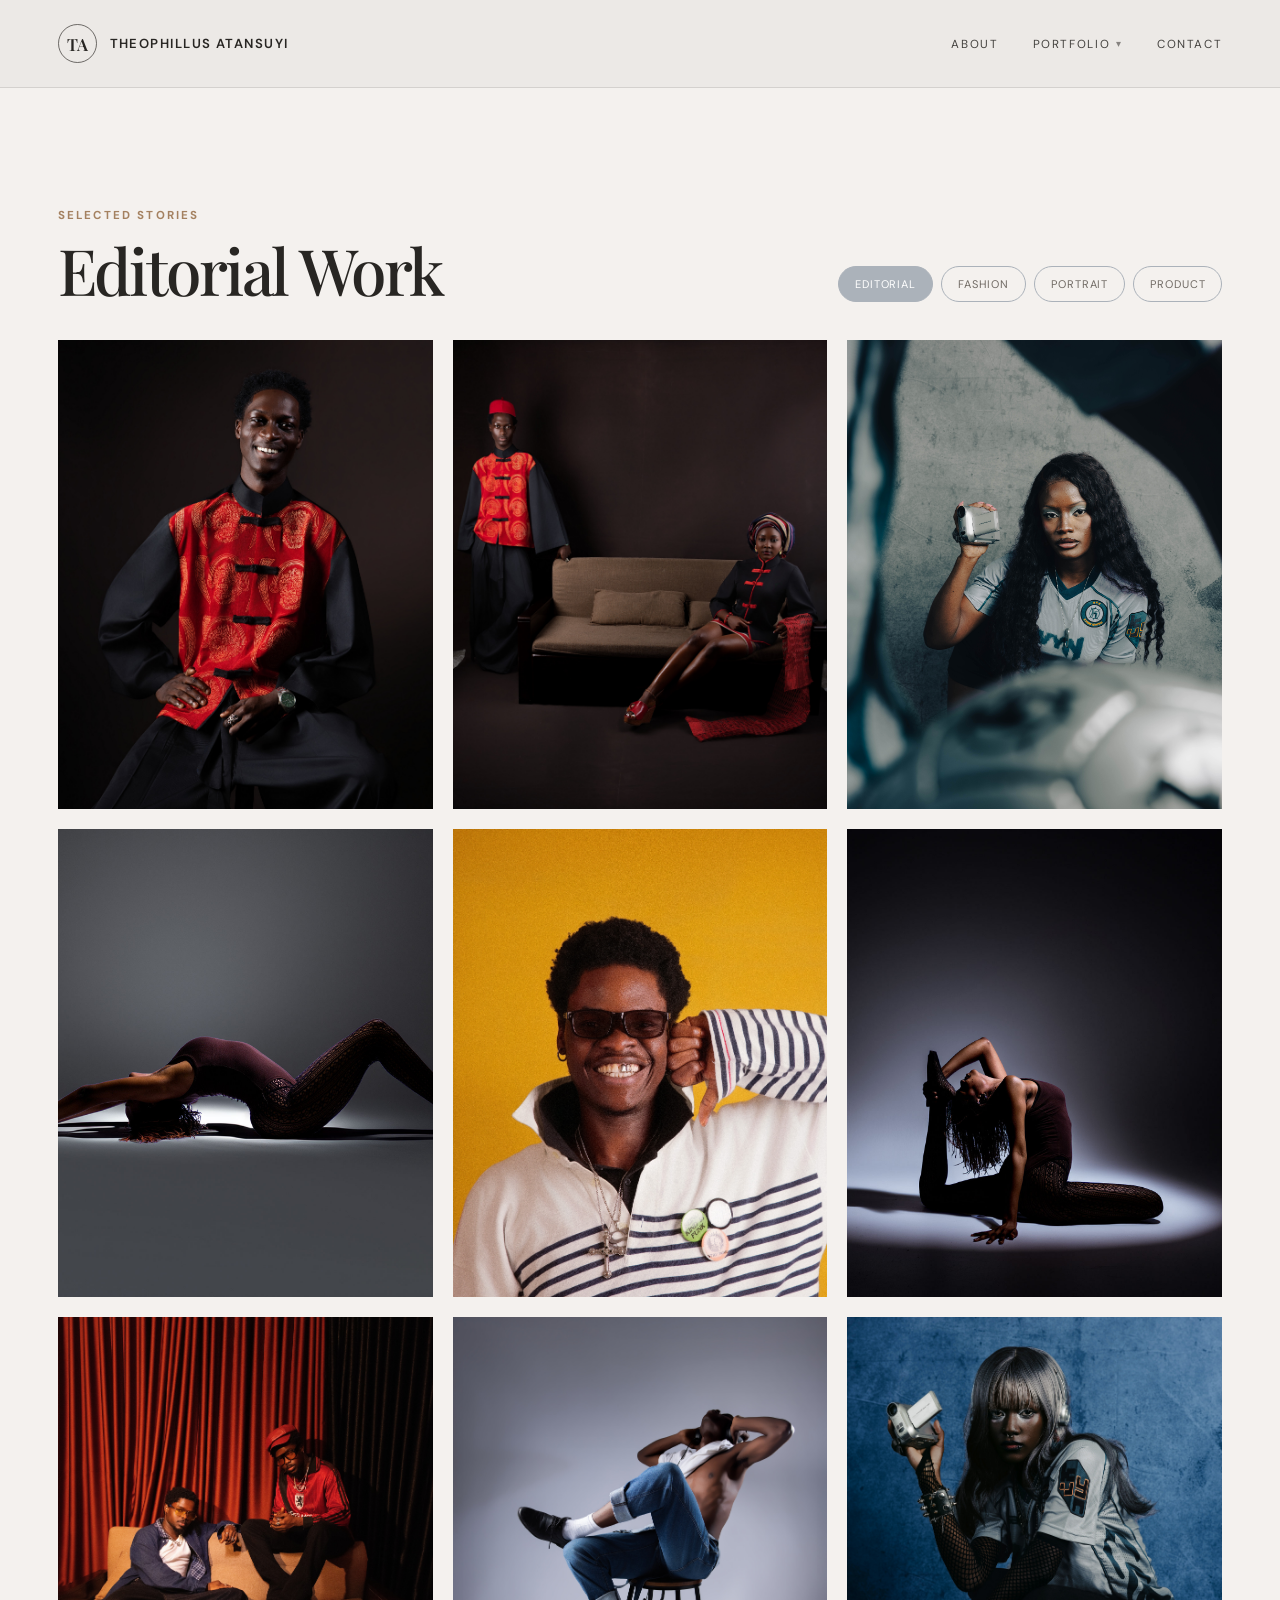
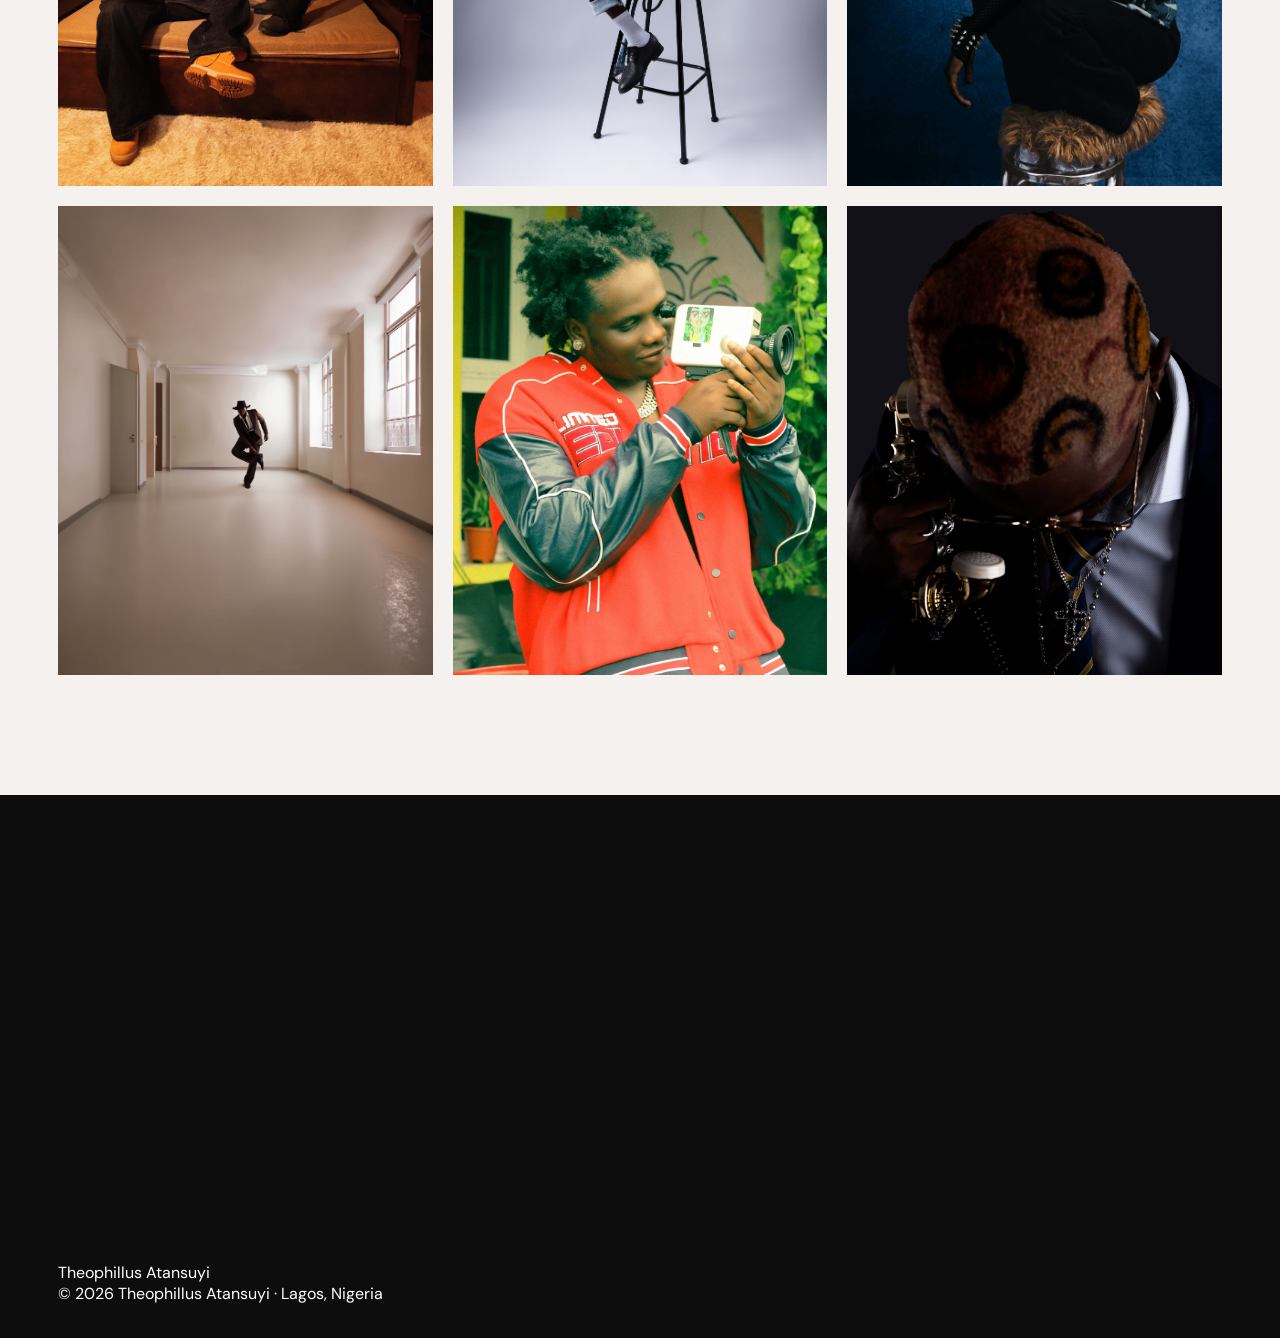
==== editorial.html @ 1b92e2a8 "added images" ====
<!doctype html>
<html lang="en">
<head>
  <meta charset="utf-8">
  <meta name="viewport" content="width=device-width, initial-scale=1">
  <meta name="theme-color" content="#ece9e6">
  <title>Editorial — Theophillus Atansuyi</title>
  <link rel="preconnect" href="https://fonts.googleapis.com">
  <link rel="preconnect" href="https://fonts.gstatic.com" crossorigin>
  <link href="https://fonts.googleapis.com/css2?family=DM+Sans:wght@400;500;600;700&family=Playfair+Display:ital,wght@0,500;0,600;0,700;1,500;1,600&display=swap" rel="stylesheet">
  <link rel="stylesheet" href="style.css">
</head>
<body>
  <div class="progress" aria-hidden="true"></div>
  <header class="topbar">
    <a class="brand" href="index.html" aria-label="Theophillus Atansuyi home">
      <span class="brand-mark">TA</span>
      <span>Theophillus Atansuyi</span>
    </a>
        <button class="menu" type="button" aria-label="Open navigation" aria-expanded="false">
      <span></span>
      <span></span>
      <span></span>
    </button>
        <nav class="nav" aria-label="Main navigation">
      <a href="index.html#about">About</a>
      
      <div class="nav-dropdown">
        <a href="index.html#portfolio" class="nav-dropdown__trigger">
          Portfolio <span class="caret">▾</span>
        </a>
        <div class="nav-dropdown__menu">
          <a href="editorial.html">Editorial</a>
          <a href="fashion.html">Fashion</a>
          <a href="portrait.html">Portrait</a>
          <a href="product.html">Product</a>
        </div>
      </div>

      <a href="index.html#contact">Contact</a>
    </nav>
  </header>

  <main>
    <!-- No Hero Section Here -->
    <section class="portfolio" id="portfolio" style="padding-top: 120px;">
      <div class="wrap">
        <div class="section-head">
          <div data-anim="left">
            <div class="eyebrow">Selected stories</div>
            <h2>Editorial Work</h2>
          </div>
          <div class="filters" role="group" aria-label="Filter portfolio" data-anim="right" data-delay="0.15">
            <a href="editorial.html" class="filter active">Editorial</a>
            <a href="fashion.html" class="filter">Fashion</a>
            <a href="portrait.html" class="filter">Portrait</a>
            <a href="product.html" class="filter">Product</a>
          </div>
        </div>
        <div class="gallery" id="gallery" data-stagger="zoom" data-cols="3"></div>
      </div>
    </section>
  </main>

  <!-- FOOTER (Same as index) -->
  <footer class="site-footer" id="contact">
    <div class="wrap">
      <div class="footer-top">
        <div class="footer-cta" data-stagger="up">
          <h2>Let’s work together</h2>
          <p>Tell me about your project and I’ll get back to you. You can also reach me on any of these.</p>
          <button class="button solid" type="button" data-open-contact>Say hi</button>
        </div>
        <div class="footer-reach" data-anim="up" data-delay="0.2">
          <h3>Find me on</h3>
          <div class="social-links">
            <a class="social" href="https://www.instagram.com/theo.shuttervision/?hl=en" target="_blank" rel="noreferrer" aria-label="Instagram">
              <svg viewBox="0 0 24 24" fill="none" stroke="currentColor" stroke-width="1.8" stroke-linecap="round" stroke-linejoin="round" aria-hidden="true"><rect x="3" y="3" width="18" height="18" rx="5"/><circle cx="12" cy="12" r="4"/><circle cx="17.5" cy="6.5" r="1" fill="currentColor" stroke="none"/></svg>
              Instagram
            </a>
            <a class="social" href="https://www.linkedin.com/in/theophilus-atansuyi-8881a441a/ target="_blank" rel="noreferrer" aria-label="LinkedIn">
              <svg viewBox="0 0 24 24" fill="none" stroke="currentColor" stroke-width="1.8" stroke-linecap="round" stroke-linejoin="round" aria-hidden="true"><path d="M16 8a6 6 0 0 1 6 6v7h-4v-7a2 2 0 0 0-2-2 2 2 0 0 0-2 2v7h-4v-7a6 6 0 0 1 6-6z"/><rect x="2" y="9" width="4" height="12"/><circle cx="4" cy="4" r="2"/></svg>
              LinkedIn
            </a>
            <a class="social" href="https://wa.me/2347011791265" target="_blank" rel="noreferrer" aria-label="WhatsApp">
              <svg viewBox="0 0 24 24" fill="none" stroke="currentColor" stroke-width="1.8" stroke-linecap="round" stroke-linejoin="round" aria-hidden="true"><path d="M7.9 20A9 9 0 1 0 4 16.1L2 22Z"/><g transform="translate(5.7 5.5) scale(0.52)"><path stroke-width="3.2" d="M22 16.92v3a2 2 0 0 1-2.18 2 19.79 19.79 0 0 1-8.63-3.07 19.5 19.5 0 0 1-6-6 19.79 19.79 0 0 1-3.07-8.67A2 2 0 0 1 4.11 2h3a2 2 0 0 1 2 1.72 12.84 12.84 0 0 0 .7 2.81 2 2 0 0 1-.45 2.11L8.09 9.91a16 16 0 0 0 6 6l1.27-1.27a2 2 0 0 1 2.11-.45 12.84 12.84 0 0 0 2.81.7A2 2 0 0 1 22 16.92z"/></g></svg>
              WhatsApp
            </a>
            <a class="social" type="button" data-open-contact aria-label="Send an email">
              <svg viewBox="0 0 24 24" fill="none" stroke="currentColor" stroke-width="1.8" stroke-linecap="round" stroke-linejoin="round" aria-hidden="true"><rect x="2" y="4" width="20" height="16" rx="2"/><path d="m22 7-10 5L2 7"/></svg>
              Email
            </a>
          </div>
          <div class="qr-card">
            <img src="https://api.qrserver.com/v1/create-qr-code/?size=240x240&margin=0&data=https%3A%2F%2Ftheoatansuyi.vercel.app" alt="Scan to visit my website" loading="lazy" width="120" height="120">
            <div class="qr-card__copy"><strong>Scan to visit</strong><span>Opens my portfolio site</span></div>
          </div>
        </div>
      </div>
      <div class="footer-bottom">
        <a class="footer-brand" href="index.html">Theophillus Atansuyi</a>
        <div class="copy">© <span id="year"></span> Theophillus Atansuyi · Lagos, Nigeria</div>
      </div>
    </div>
  </footer>

  <!-- CONTACT POP-UP (Same as index) -->
  <div class="modal" id="contact-modal" role="dialog" aria-modal="true" aria-labelledby="contact-title" aria-hidden="true">
    <div class="modal-backdrop" data-close></div>
    <div class="modal-card">
      <div class="modal-head">
        <div><h2 id="contact-title">Say hi to Theophillus</h2><p>Tell me about your project and I’ll get back to you.</p></div>
        <button class="modal-close" type="button" aria-label="Close" data-close><svg viewBox="0 0 24 24" fill="none" stroke="currentColor" stroke-width="1.8" stroke-linecap="round" stroke-linejoin="round" aria-hidden="true"><path d="M18 6 6 18"/><path d="m6 6 12 12"/></svg></button>
      </div>
      <form class="contact-form" id="contact-form">
        <div class="field-row">
          <div class="field"><label for="cf-name">Your name</label><input id="cf-name" name="name" type="text" placeholder="Your name" autocomplete="name" required></div>
          <div class="field"><label for="cf-email">Your email</label><input id="cf-email" name="email" type="email" placeholder="you@example.com" autocomplete="email" required></div>
        </div>
        <div class="field"><label for="cf-date">Preferred Date</label><input id="cf-date" name="date" type="date" required></div>
        <div class="field"><label for="cf-time">Preferred Time (10:00 AM - 5:00 PM)</label><input id="cf-time" name="time" type="time" min="10:00" max="17:00" required></div>
        <div class="field"><label for="cf-message">Your message</label><textarea id="cf-message" name="message" placeholder="Tell me about your project, preferred date and location." required></textarea></div>
        <input class="honey" type="text" name="_honey" tabindex="-1" autocomplete="off" aria-hidden="true">
        <p class="form-status" id="form-status" role="status" aria-live="polite"></p>
        <button class="send" id="send-btn" type="submit"><svg viewBox="0 0 24 24" fill="none" stroke="currentColor" stroke-width="1.8" stroke-linecap="round" stroke-linejoin="round" aria-hidden="true"><path d="m22 2-7 20-4-9-9-4Z"/><path d="M22 2 11 13"/></svg><span>Send message</span></button>
        <p class="form-note">Your message goes straight to Theophillus’s inbox.</p>
      </form>
      <div class="modal-success" role="status">
        <svg viewBox="0 0 24 24" fill="none" stroke="currentColor" stroke-width="1.6" stroke-linecap="round" stroke-linejoin="round" aria-hidden="true"><circle cx="12" cy="12" r="10"/><path d="m9 12 2 2 4-4"/></svg>
        <h3>Message sent</h3><p>Thanks for reaching out. I’ll get back to you soon.</p><button class="button solid" type="button" data-close>Close</button>
      </div>
    </div>
  </div>

  <!-- LIGHTBOX -->
  <div class="lightbox" id="lightbox" role="dialog" aria-modal="true" aria-label="Image viewer" aria-hidden="true">
    <div class="lightbox__stage">
      <button class="lightbox__close" type="button" aria-label="Close image viewer" data-lightbox-close><svg viewBox="0 0 24 24" fill="none" stroke="currentColor" stroke-width="1.4" stroke-linecap="round" stroke-linejoin="round" aria-hidden="true"><path d="M18 6 6 18"/><path d="m6 6 12 12"/></svg></button>
      <button class="lightbox__nav" type="button" data-nav="prev" aria-label="Previous image"><svg viewBox="0 0 24 24" fill="none" stroke="currentColor" stroke-linecap="round" stroke-linejoin="round" aria-hidden="true"><path d="M5 12h14"/><path d="m12 5-7 7 7 7"/></svg></button>
      <img class="lightbox__img" id="lightbox-img" src="" alt="">
      <button class="lightbox__nav" type="button" data-nav="next" aria-label="Next image"><svg viewBox="0 0 24 24" fill="none" stroke="currentColor" stroke-linecap="round" stroke-linejoin="round" aria-hidden="true"><path d="M5 12h14"/><path d="m12 5 7 7-7 7"/></svg></button>
      <div class="lightbox__counter" id="lightbox-counter" aria-live="polite"></div>
    </div>
  </div>
  
  <!-- Script with page-specific category -->
  <script>
    window.PAGE_CATEGORY = 'editorial';
  </script>
  <script src="script.js"></script>
</body>
</html>
---- style.css ----
:root {
  --paper: #ece9e6;
  --paper-2: #f4f1ee;
  --ink: #282623;
  --muted: #706a64;
  --taupe: #a48160;
  --slate: #abb2ba;
  --slate-soft: #d9dce0;
  --line: #d3cbc3;
  --white: #fffdfa;
  --serif: 'Playfair Display', Georgia, serif;
  --sans: 'DM Sans', Arial, sans-serif;
  --wide: 1320px;
  --ease: cubic-bezier(0.2, 0.7, 0.2, 1);
  --dots-space: 58px;
}

* { box-sizing: border-box; }

html {
  scroll-behavior: smooth;
  scroll-padding-top: 88px;
  overflow-x: hidden;
}

body {
  margin: 0;
  background: var(--paper);
  color: var(--ink);
  font-family: var(--sans);
  -webkit-font-smoothing: antialiased;
  overflow-x: hidden;
  width: 100%;
  max-width: 100%;
}

main, header, footer, section { max-width: 100%; }

body.modal-open { overflow: hidden; }

::selection { background: var(--slate); color: var(--ink); }

a { color: inherit; text-decoration: none; }

button { font: inherit; }

.wrap {
  width: min(var(--wide), calc(100% - 9vw));
  max-width: 100%;
  margin: auto;
}

.eyebrow {
  font-size: 0.72rem;
  letter-spacing: 0.19em;
  text-transform: uppercase;
  font-weight: 700;
  color: var(--taupe);
}

/* SCROLL PROGRESS BAR */
.progress {
  position: fixed;
  top: 0;
  left: 0;
  height: 3px;
  width: 100%;
  background: linear-gradient(90deg, var(--taupe), var(--slate));
  transform: scaleX(0);
  transform-origin: left;
  z-index: 30;
  pointer-events: none;
}

/* HEADER */
.topbar {
  height: 88px;
  display: flex;
  align-items: center;
  justify-content: space-between;
  border-bottom: 1px solid rgba(40, 38, 35, 0.12);
  position: fixed;
  z-index: 20;
  top: 0;
  left: 0;
  width: 100%;
  padding: 0 4.5vw;
  color: var(--ink);
  background: rgba(236, 233, 230, 0.97);
  backdrop-filter: blur(12px);
  animation: dropIn 0.9s var(--ease) backwards;
  transition: box-shadow 0.35s;
}

.topbar.scrolled { box-shadow: 0 8px 30px rgba(40, 38, 35, 0.08); }

@keyframes dropIn { from { transform: translateY(-100%); opacity: 0; } }

.brand {
  display: flex;
  align-items: center;
  gap: 13px;
  font-size: 0.82rem;
  letter-spacing: 0.11em;
  text-transform: uppercase;
  font-weight: 600;
}

.brand-mark {
  height: 39px;
  width: 39px;
  border: 1px solid rgba(40, 38, 35, 0.65);
  border-radius: 50%;
  display: grid;
  place-items: center;
  font-family: var(--serif);
  font-size: 1.05rem;
  letter-spacing: -0.05em;
  transition: background 0.3s, color 0.3s, transform 0.5s var(--ease);
}

.brand:hover .brand-mark { background: var(--ink); color: var(--paper); transform: rotate(360deg); }

.nav {
  display: flex;
  gap: 34px;
  align-items: center;
  font-size: 0.73rem;
  letter-spacing: 0.14em;
  text-transform: uppercase;
}

.nav a {
  opacity: 0.86;
  transition: opacity 0.2s;
  position: relative;
}

.nav a::after {
  content: "";
  position: absolute;
  left: 0;
  right: 0;
  bottom: -6px;
  height: 1px;
  background: var(--taupe);
  transform: scaleX(0);
  transform-origin: left;
  transition: transform 0.35s var(--ease);
}

.nav a:hover { opacity: 1; }
.nav a:hover::after { transform: scaleX(1); }

.menu { display: none; background: none; border: 0; color: inherit; font-size: 1.5rem; cursor: pointer; }

main { padding-top: 88px; }

/* =========================================================
   ANIMATED HAMBURGER MENU BUTTON
========================================================= */
.menu {
  display: none;
  position: relative;
  width: 34px;
  height: 34px;
  background: none;
  border: 0;
  color: inherit;
  cursor: pointer;
  padding: 0;
  z-index: 30;
}

.menu span {
  position: absolute;
  left: 5px;
  right: 5px;
  height: 2px;
  background: currentColor;
  border-radius: 2px;
  transition: transform 0.4s var(--ease), opacity 0.25s ease, top 0.4s var(--ease);
}

.menu span:nth-child(1) { top: 10px; }
.menu span:nth-child(2) { top: 16px; }
.menu span:nth-child(3) { top: 22px; }

/* When the menu is open, transform into an X */
.menu[aria-expanded="true"] span:nth-child(1) {
  top: 16px;
  transform: rotate(45deg);
}
.menu[aria-expanded="true"] span:nth-child(2) {
  opacity: 0;
  transform: scaleX(0);
}
.menu[aria-expanded="true"] span:nth-child(3) {
  top: 16px;
  transform: rotate(-45deg);
}

/* =========================================================
   NAV DROPDOWN (Portfolio)
========================================================= */
.nav-dropdown {
  position: relative;
}

.nav-dropdown__trigger {
  display: inline-flex;
  align-items: center;
  gap: 6px;
  cursor: pointer;
}

.nav-dropdown__trigger .caret {
  font-size: 0.6rem;
  opacity: 0.6;
  transition: transform 0.3s var(--ease);
}

.nav-dropdown:hover .nav-dropdown__trigger .caret {
  transform: rotate(180deg);
}

.nav-dropdown__menu {
  position: absolute;
  top: calc(100% + 18px);
  right: 0;
  min-width: 180px;
  background: #fff;
  border: 1px solid rgba(40, 38, 35, 0.08);
  box-shadow: 0 20px 50px rgba(40, 38, 35, 0.12);
  padding: 12px 0;
  display: flex;
  flex-direction: column;
  gap: 0;
  opacity: 0;
  visibility: hidden;
  transform: translateY(-8px);
  transition: opacity 0.25s ease, visibility 0.25s, transform 0.3s var(--ease);
  z-index: 25;
}

/* Invisible bridge so the hover doesn't break between trigger and menu */
.nav-dropdown__menu::before {
  content: "";
  position: absolute;
  top: -18px;
  left: 0;
  right: 0;
  height: 18px;
  background: transparent;
}

.nav-dropdown:hover .nav-dropdown__menu {
  opacity: 1;
  visibility: visible;
  transform: translateY(0);
}

.nav-dropdown__menu a {
  padding: 11px 22px;
  font-size: 0.68rem;
  letter-spacing: 0.14em;
  text-transform: uppercase;
  opacity: 0.85;
  transition: background 0.2s, opacity 0.2s, color 0.2s;
}

.nav-dropdown__menu a:hover {
  background: var(--paper);
  opacity: 1;
  color: var(--taupe);
}

/* Remove the underline effect from dropdown trigger */
.nav-dropdown__trigger::after {
  display: none;
}

/* HERO / SLIDESHOW */
.hero {
  height: calc(100svh - 88px);
  min-height: 440px;
  position: relative;
  color: var(--ink);
  background: #262220;
  display: flex;
  flex-direction: column;
  overflow: hidden;
  animation: heroIn 1.4s ease backwards;
}

@keyframes heroIn { from { opacity: 0; } }

.slides { position: relative; flex: 1; min-height: 0; background: #262220; overflow: hidden; }

.slide {
  position: absolute;
  inset: 0;
  opacity: 0;
  visibility: hidden;
  transition: opacity 0.85s ease, visibility 0.85s ease;
  overflow: hidden;
  background: #262220;
}

.slide::before {
  content: "";
  position: absolute;
  inset: -40px;
  background-image: var(--slide-background);
  background-size: cover;
  background-position: center;
  filter: blur(30px) saturate(1.1);
  transform: scale(1.12);
  opacity: 0.7;
  z-index: 0;
}

.slide::after {
  content: "";
  position: absolute;
  inset: 0;
  background: rgba(20, 17, 15, 0.12);
  z-index: 1;
  pointer-events: none;
}

.slide.is-active { opacity: 1; visibility: visible; }

.slide img {
  position: absolute;
  z-index: 2;
  top: 0;
  left: 0;
  width: 100%;
  height: calc(100% - var(--dots-space));
  object-fit: contain;
  object-position: center;
  display: block;
  transform: scale(1);
  transition: transform 8s ease-out;
}

.slide.is-active img { transform: scale(1.035); }

/* SLIDESHOW CONTROLS */
.slider-controls {
  position: absolute;
  inset: 0;
  height: auto;
  flex: auto;
  display: block;
  background: transparent;
  border: 0;
  pointer-events: none;
  z-index: 5;
}

.slider-arrow {
  position: absolute;
  top: calc(50% - (var(--dots-space) / 2));
  transform: translateY(-50%);
  width: 56px;
  height: 56px;
  border: 0;
  border-radius: 50%;
  background: transparent;
  color: #fff;
  font-size: 2.2rem;
  line-height: 1;
  display: grid;
  place-items: center;
  cursor: pointer;
  pointer-events: auto;
  opacity: 0.16;
  text-shadow: 0 0 14px rgba(0, 0, 0, 0.45);
  transition: opacity 0.3s, background 0.3s, transform 0.3s;
}

.hero:hover .slider-arrow { opacity: 0.3; }

.slider-arrow:hover, .slider-arrow:focus-visible {
  opacity: 0.95;
  background: rgba(35, 31, 29, 0.28);
}

.slider-arrow:active { transform: translateY(-50%) scale(0.92); }
.slider-arrow[data-direction="prev"] { left: clamp(10px, 2.5vw, 36px); }
.slider-arrow[data-direction="next"] { right: clamp(10px, 2.5vw, 36px); }

@media (hover: none) { .slider-arrow { opacity: 0.22; } }

.slide-dots {
  position: absolute;
  left: 50%;
  bottom: 14px;
  transform: translateX(-50%);
  display: flex;
  align-items: center;
  gap: 8px;
  pointer-events: auto;
  padding: 10px 14px;
  border-radius: 99px;
  background: rgba(35, 31, 29, 0.55);
  backdrop-filter: blur(6px);
}

.slide-dot {
  width: 8px;
  height: 8px;
  border: 0;
  border-radius: 50%;
  padding: 0;
  background: rgba(255, 255, 255, 0.55);
  cursor: pointer;
  transition: width 0.35s var(--ease), background 0.25s;
}

.slide-dot:hover { background: rgba(255, 255, 255, 0.9); }

.slide-dot[aria-current="true"] {
  width: 26px;
  border-radius: 9px;
  background: #fff;
}

.slide-count { display: none; }

/* BUTTONS */
.button {
  display: inline-flex;
  align-items: center;
  gap: 22px;
  border: 1px solid currentColor;
  background: transparent;
  color: inherit;
  cursor: pointer;
  padding: 15px 20px;
  text-transform: uppercase;
  font-size: 0.7rem;
  letter-spacing: 0.16em;
  transition: background 0.25s, color 0.25s, gap 0.35s var(--ease);
}

.button.solid {
  background: var(--white);
  color: var(--ink);
  border-color: var(--ink);
  font-weight: 700;
  letter-spacing: 0.2em;
  gap: 0;
  padding: 20px 56px;
}

.button.solid:hover {
  background: var(--slate);
  color: var(--white);
  border-color: var(--ink);
}

/* ABOUT */
.intro {
  padding: 110px 0 120px;
  display: grid;
  grid-template-columns: minmax(0, 1fr) minmax(0, 1fr);
  gap: clamp(40px, 9vw, 150px);
  align-items: center;
}

.intro > div:first-child img {
  display: block;
  width: 100%;
  aspect-ratio: 19 / 20;
  object-fit: cover;
  object-position: center 25%;
}

.intro-copy { padding: 0; }

.intro .intro-title {
  font: 500 clamp(3rem, 5vw, 4.5rem) / 1 var(--serif);
  letter-spacing: -0.035em;
  margin: 0 0 clamp(40px, 6vw, 80px);
}

.intro .intro-title span {
  display: block;
  font-size: 0.52em;
  letter-spacing: -0.02em;
  margin-top: 0.25em;
}

.intro-copy p {
  font-size: 1rem;
  line-height: 1.95;
  color: #4a4642;
  margin: 0 0 30px;
  max-width: 620px;
}

.intro .button.solid { margin-top: 28px; }

/* WHAT I PHOTOGRAPH */
.what-band { background: var(--slate); padding: 105px 0 115px; }

.what h2 {
  font: 600 clamp(2.8rem, 5vw, 4.4rem) / 1 var(--serif);
  letter-spacing: -0.04em;
  margin: 0 0 52px;
}

.service-cards {
  display: grid;
  grid-template-columns: repeat(3, 1fr);
  gap: 26px;
}

.service-card {
  background: #f4f3f0;
  padding: 34px 30px 38px;
  min-height: 300px;
  position: relative;
  overflow: hidden;
  transition: box-shadow 0.4s, opacity 0.9s ease, transform 0.9s var(--ease);
}

.service-card::after {
  content: "";
  position: absolute;
  left: 0;
  right: 0;
  bottom: 0;
  height: 3px;
  background: var(--slate);
  transform: scaleX(0);
  transform-origin: left;
  transition: transform 0.5s var(--ease);
}

.service-card:hover::after { transform: scaleX(1); }

.service-card.settled:hover {
  transform: translateY(-8px);
  box-shadow: 0 22px 40px rgba(40, 38, 35, 0.14);
}

.service-card .number {
  font: 500 3rem / 1 var(--serif);
  color: var(--taupe);
  display: inline-block;
  transform: translateX(-16px);
  opacity: 0;
  transition: transform 0.8s var(--ease) 0.25s, opacity 0.8s ease 0.25s;
}

.service-card.in .number { transform: none; opacity: 1; }

.service-card h3 { font-size: 1.45rem; line-height: 1.4; margin: 34px 0 22px; }
.service-card p { font-size: 1rem; line-height: 1.55; color: var(--muted); margin: 0; }

/* PORTFOLIO */
.portfolio { padding: 105px 0 120px; background: var(--paper-2); }

.section-head {
  display: flex;
  align-items: end;
  justify-content: space-between;
  margin-bottom: 38px;
}

.section-head h2 {
  font: 500 clamp(2.6rem, 5vw, 5rem) / 1 var(--serif);
  letter-spacing: -0.04em;
  margin: 15px 0 0;
}

.filters {
  display: flex;
  gap: 8px;
  flex-wrap: wrap;
  justify-content: flex-end;
}

.filter {
  border: 1px solid var(--slate);
  background: transparent;
  color: var(--muted);
  border-radius: 99px;
  padding: 10px 16px;
  font-size: 0.69rem;
  letter-spacing: 0.08em;
  text-transform: uppercase;
  cursor: pointer;
  transition: 0.2s;
  text-decoration: none;
}

.filter:hover, .filter.active {
  background: var(--slate);
  border-color: var(--slate);
  color: white;
}

/* GALLERY */
.gallery {
  display: grid;
  grid-template-columns: repeat(3, 1fr);
  gap: 20px;
}

.gallery-item {
  position: relative;
  display: block;
  overflow: hidden;
  background: #ddd6cc;
  cursor: pointer;
  aspect-ratio: 4 / 5;
}

.gallery-item img {
  position: absolute;
  inset: 0;
  width: 100%;
  height: 100%;
  object-fit: cover;
  object-position: center;
  display: block;
  background: #ddd6cc;
  transition: transform 0.7s var(--ease);
}

.gallery-item img.is-broken { display: none; }
.gallery-item:hover img { transform: scale(1.04); }

.gallery-item__overlay {
  position: absolute;
  inset: 0;
  display: grid;
  place-items: center;
  background: rgba(20, 17, 15, 0.5);
  color: #fff;
  font-size: 0.7rem;
  letter-spacing: 0.22em;
  text-transform: uppercase;
  font-weight: 600;
  text-align: center;
  padding: 20px;
  opacity: 0;
  transition: opacity 0.35s var(--ease);
  pointer-events: none;
  z-index: 2;
}

.gallery-item__overlay span {
  display: inline-flex;
  align-items: center;
  gap: 12px;
  padding: 14px 24px;
  border: 1px solid rgba(255, 255, 255, 0.8);
  border-radius: 99px;
  backdrop-filter: blur(6px);
  background: rgba(255, 255, 255, 0.08);
  line-height: 1;
}

.gallery-item__overlay svg { width: 15px; height: 15px; flex: none; }

/* Desktop hover */
.gallery-item:hover .gallery-item__overlay,
.gallery-item:focus-visible .gallery-item__overlay { opacity: 1; }

/* LIGHTBOX */
.lightbox {
  position: fixed;
  inset: 0;
  z-index: 200;
  background: rgba(12, 10, 9, 0.96);
  display: flex;
  align-items: center;
  justify-content: center;
  padding: 40px 20px;
  opacity: 0;
  visibility: hidden;
  transition: opacity 0.3s ease, visibility 0.3s;
}

.lightbox.open { opacity: 1; visibility: visible; }

.lightbox__stage {
  position: relative;
  width: 100%;
  height: 100%;
  display: flex;
  align-items: center;
  justify-content: center;
}

.lightbox__img {
  max-width: min(1100px, 100%);
  max-height: 100%;
  width: auto;
  height: auto;
  object-fit: contain;
  display: block;
  box-shadow: 0 20px 60px rgba(0, 0, 0, 0.5);
  transform: scale(0.98);
  opacity: 0.001;
  transition: opacity 0.35s ease, transform 0.45s var(--ease);
  user-select: none;
  -webkit-user-drag: none;
}

.lightbox.open .lightbox__img.is-loaded { opacity: 1; transform: scale(1); }

.lightbox__close {
  position: absolute;
  top: 22px;
  right: 22px;
  width: 44px;
  height: 44px;
  border: 0;
  background: transparent;
  color: #fff;
  display: grid;
  place-items: center;
  cursor: pointer;
  opacity: 0.7;
  transition: opacity 0.25s, transform 0.35s var(--ease);
  z-index: 3;
}

.lightbox__close:hover, .lightbox__close:focus-visible { opacity: 1; transform: rotate(90deg); }
.lightbox__close svg { width: 26px; height: 26px; }

.lightbox__nav {
  position: absolute;
  top: 50%;
  transform: translateY(-50%);
  width: 56px;
  height: 56px;
  border: 0;
  background: transparent;
  color: #fff;
  display: grid;
  place-items: center;
  cursor: pointer;
  opacity: 0.65;
  transition: opacity 0.25s, transform 0.35s var(--ease);
  z-index: 3;
}

.lightbox__nav:hover, .lightbox__nav:focus-visible { opacity: 1; }
.lightbox__nav[data-nav="prev"] { left: clamp(8px, 3vw, 40px); }
.lightbox__nav[data-nav="next"] { right: clamp(8px, 3vw, 40px); }
.lightbox__nav svg { width: 40px; height: 40px; stroke-width: 1; }

.lightbox__counter {
  position: absolute;
  bottom: 22px;
  left: 50%;
  transform: translateX(-50%);
  color: rgba(255, 255, 255, 0.75);
  font-size: 0.72rem;
  letter-spacing: 0.22em;
  text-transform: uppercase;
  font-weight: 500;
  pointer-events: none;
}

/* STATEMENT */
.statement {
  padding: 150px 0;
  text-align: center;
  background: var(--slate);
  color: var(--ink);
  overflow: hidden;
}

.statement .eyebrow { color: #3c434b; }

.statement blockquote {
  font: 500 clamp(2.3rem, 5.5vw, 5.4rem) / 1.12 var(--serif);
  font-style: italic;
  letter-spacing: -0.035em;
  margin: 25px auto 24px;
  max-width: 970px;
}

.statement blockquote .w {
  display: inline-block;
  opacity: 0;
  transform: translateY(26px);
  transition: opacity 0.7s ease, transform 0.8s var(--ease);
  transition-delay: var(--wd, 0s);
}

.statement blockquote.in .w { opacity: 1; transform: none; }

.statement .byline {
  font-size: 0.7rem;
  letter-spacing: 0.16em;
  text-transform: uppercase;
  color: #3c434b;
}

/* PROCESS */
.process { padding: 130px 0 145px; }

.process h2 {
  font: 600 clamp(2.6rem, 5vw, 4.7rem) / 1 var(--serif);
  letter-spacing: -0.04em;
  margin: 0 0 75px;
}

.steps { display: grid; grid-template-columns: repeat(4, 1fr); gap: 28px; }
.step { position: relative; }

.step:not(:last-child)::after {
  content: "";
  position: absolute;
  height: 1px;
  background: var(--line);
  top: 57px;
  left: 139px;
  right: -20px;
  transform: scaleX(0);
  transform-origin: left;
  transition: transform 1s var(--ease) 0.5s;
}

.step.in:not(:last-child)::after { transform: scaleX(1); }

.step-number {
  width: 94px;
  height: 94px;
  border-radius: 50%;
  background: var(--taupe);
  display: grid;
  place-items: center;
  color: white;
  font: 600 2rem var(--serif);
  margin-bottom: 25px;
  transform: scale(0.5);
  transition: transform 0.8s var(--ease) 0.2s;
}

.step.in .step-number { transform: scale(1); }
.step h3 { font-size: 1.25rem; margin: 0 0 11px; }
.step p { color: var(--muted); line-height: 1.65; font-size: 0.95rem; max-width: 250px; margin: 0; }

/* FOOTER */
.site-footer { background: #0d0d0d; color: #fff; padding: 100px 0 34px; }

.footer-top {
  display: grid;
  grid-template-columns: 1.1fr 0.9fr;
  gap: clamp(40px, 8vw, 120px);
  align-items: end;
  padding-bottom: 72px;
}

.footer-cta h2 {
  font: 600 clamp(2.6rem, 5vw, 4.4rem) / 1.05 var(--serif);
  letter-spacing: -0.04em;
  margin: 0 0 18px;
  color: #fff;
}

.footer-cta p {
  font-size: 1.05rem;
  line-height: 1.7;
  color: rgba(255, 255, 255, 0.72);
  max-width: 440px;
  margin: 0 0 34px;
}

.footer-reach h3 {
  font-size: 0.72rem;
  letter-spacing: 0.19em;
  text-transform: uppercase;
  font-weight: 700;
  color: rgba(255, 255, 255, 0.6);
  margin: 0 0 20px;
}

.social-links { display: flex; flex-wrap: wrap; gap: 12px; }

.social {
  display: inline-flex;
  align-items: center;
  gap: 12px;
  padding: 14px 22px 14px 16px;
  border: 1px solid rgba(255, 255, 255, 0.35);
  border-radius: 99px;
  background: transparent;
  color: #fff;
  font-size: 0.76rem;
  font-weight: 600;
  letter-spacing: 0.1em;
  text-transform: uppercase;
  cursor: pointer;
  transition: background 0.25s, color 0.25s, border-color 0.25s, transform 0.35s var(--ease);
}

.social svg { width: 20px; height: 20px; flex: none; }

.social:hover, .social:focus-visible {
  background: #fff;
  border-color: #fff;
  color: #0d0d0d;
  transform: translateY(-4px);
}

.qr-card {
  display: flex;
  align-items: center;
  gap: 16px;
  margin-top: 22px;
  padding: 14px 22px 14px 14px;
  border: 1px solid rgba(255, 255, 255, 0.28);
  border-radius: 16px;
  background: rgba(255, 255, 255, 0.04);
  color: #fff;
  width: fit-content;
  max-width: 100%;
  transition: background 0.25s, border-color 0.25s, transform 0.35s var(--ease);
}

.qr-card:hover {
  background: rgba(255, 255, 255, 0.09);
  border-color: rgba(255, 255, 255, 0.55);
  transform: translateY(-3px);
}

.qr-card img {
  display: block;
  width: 96px;
  height: 96px;
  flex: none;
  background: #fff;
  padding: 6px;
  border-radius: 8px;
  object-fit: contain;
}

.qr-card__copy { display: flex; flex-direction: column; gap: 4px; line-height: 1.3; min-width: 0; }
.qr-card__copy strong { font-size: 0.82rem; letter-spacing: 0.08em; text-transform: uppercase; font-weight: 700; white-space: nowrap; }
.qr-card__copy span { font-size: 0.78rem; color: rgba(255, 255, 255, 0.68); line-height: 1.4; }

/* CONTACT POP-UP */
.modal {
  position: fixed;
  inset: 0;
  z-index: 100;
  display: grid;
  place-items: center;
  padding: 20px;
  visibility: hidden;
  opacity: 0;
  transition: opacity 0.35s ease, visibility 0.35s;
}

.modal.open { visibility: visible; opacity: 1; }

.modal-card {
  position: relative;
  width: min(640px, 100%);
  max-height: calc(100svh - 40px);
  overflow-y: auto;
  background: #fff;
  border-radius: 22px;
  box-shadow: 0 30px 80px rgba(20, 17, 15, 0.35);
  transform: translateY(26px) scale(0.96);
  transition: transform 0.5s var(--ease);
}

.modal.open .modal-card { transform: none; }

.modal-head {
  display: flex;
  align-items: flex-start;
  justify-content: space-between;
  gap: 20px;
  padding: 28px 30px 22px;
  border-bottom: 1px solid #ebe8e4;
}

.modal-head h2 { font: 600 1.6rem / 1.2 var(--serif); letter-spacing: -0.02em; margin: 0 0 6px; }
.modal-head p { margin: 0; color: var(--muted); font-size: 0.98rem; line-height: 1.5; }

.modal-close {
  flex: none;
  width: 36px;
  height: 36px;
  border: 0;
  border-radius: 50%;
  background: transparent;
  color: #7b838c;
  display: grid;
  place-items: center;
  cursor: pointer;
  transition: background 0.25s, color 0.25s, transform 0.4s var(--ease);
}

.modal-close:hover, .modal-close:focus-visible {
  background: var(--slate-soft);
  color: var(--ink);
  transform: rotate(90deg);
}

.modal-close svg { width: 20px; height: 20px; }

.contact-form { padding: 26px 30px 28px; display: grid; gap: 20px; }
.field-row { display: grid; grid-template-columns: 1fr 1fr; gap: 16px; }
.field label { display: block; font-weight: 600; font-size: 0.92rem; margin-bottom: 10px; }

.field input, .field select, .field textarea {
  width: 100%;
  font: inherit;
  font-size: 1rem;
  color: var(--ink);
  background: #fff;
  border: 1px solid #dcd8d3;
  border-radius: 14px;
  padding: 15px 18px;
  outline: 0;
  transition: border-color 0.2s, box-shadow 0.2s;
}

.field textarea { min-height: 130px; resize: vertical; line-height: 1.5; }

.field select {
  appearance: none;
  padding-right: 46px;
  background-image: url("data:image/svg+xml,%3Csvg xmlns='http://www.w3.org/2000/svg' width='16' height='16' viewBox='0 0 24 24' fill='none' stroke='%23282623' stroke-width='2.4' stroke-linecap='round' stroke-linejoin='round'%3E%3Cpath d='m6 9 6 6 6-6'/%3E%3C/svg%3E");
  background-repeat: no-repeat;
  background-position: right 18px center;
}

.field input::placeholder, .field textarea::placeholder { color: #9aa1a9; }

.field input:focus, .field select:focus, .field textarea:focus {
  border-color: var(--slate);
  box-shadow: 0 0 0 4px rgba(133, 131, 130, 0.16);
}

.send {
  width: 100%;
  display: flex;
  align-items: center;
  justify-content: center;
  gap: 12px;
  border: 0;
  border-radius: 14px;
  padding: 17px 20px;
  background: var(--slate);
  color: #fff;
  font-size: 1rem;
  font-weight: 600;
  cursor: pointer;
  transition: background 0.25s, transform 0.25s;
}

.send:hover { background: var(--ink); }
.send:active { transform: scale(0.99); }
.send:disabled { opacity: 0.7; cursor: progress; }
.send svg { width: 19px; height: 19px; }

.form-status { margin: -6px 0 0; font-size: 0.9rem; line-height: 1.5; color: #a3392f; }
.form-status:empty { display: none; }
.form-note { margin: 0; text-align: center; font-size: 0.85rem; color: #8a9098; }
.honey { position: absolute; left: -9999px; width: 0; height: 0; overflow: hidden; opacity: 0; }

.modal-success { display: none; padding: 54px 30px 48px; text-align: center; }
.modal.sent .contact-form { display: none; }
.modal.sent .modal-success { display: block; }
.modal-success svg { width: 62px; height: 62px; color: var(--slate); }
.modal-success h3 { font: 600 1.8rem var(--serif); margin: 18px 0 10px; }
.modal-success p { color: var(--muted); line-height: 1.6; margin: 0 auto 28px; max-width: 380px; }
.modal-success .button.solid { padding: 17px 44px; }

/* SCROLL ANIMATIONS */
[data-anim] {
  opacity: 0;
  transition: opacity 0.9s ease, transform 0.9s var(--ease);
  transition-delay: var(--d, 0s);
}

[data-anim="up"] { transform: translateY(56px); }
[data-anim="left"] { transform: translateX(-70px); }
[data-anim="right"] { transform: translateX(70px); }
[data-anim="zoom"] { transform: scale(0.82) translateY(30px); }
[data-anim="words"] { opacity: 1; }
[data-anim].in { opacity: 1; transform: none; }
[data-anim].settled { transition-delay: 0s; transition-duration: 0.35s; }

/* TABLET */
@media (max-width: 850px) {
  .wrap { width: calc(100% - 48px); }
  .topbar { height: 74px; padding: 0 24px; }
  main { padding-top: 74px; }
  .hero { height: calc(100svh - 74px); }
  html { scroll-padding-top: 74px; }
  .nav { gap: 17px; }
  .nav a { font-size: 0.66rem; }
  .intro { gap: 40px; }
  .gallery { gap: 16px; }
  .step:not(:last-child)::after { left: 112px; right: -12px; }
  .service-card { padding: 28px 24px; }
  .footer-top { grid-template-columns: 1fr; gap: 48px; }
}

/* MOBILE */
@media (max-width: 640px) {
  :root { --dots-space: 48px; }
  .topbar { height: 68px; }
  .brand { font-size: 0.68rem; }
  .brand-mark { height: 34px; width: 34px; }
  main { padding-top: 68px; }
  .hero { height: calc(100svh - 68px); min-height: 400px; }
  html { scroll-padding-top: 68px; }
  .menu { display: block; }
  .nav { display: none; position: absolute; top: 68px; left: 0; right: 0; background: var(--ink); color: white; padding: 22px 24px 28px; flex-direction: column; align-items: flex-start; gap: 22px; }
  .nav.open { display: flex; }
  .slider-arrow { width: 44px; height: 44px; font-size: 1.8rem; }
  .slide-dots { bottom: 9px; gap: 7px; padding: 9px 11px; }
  .slide-dot { width: 7px; height: 7px; }
  .slide-dot[aria-current="true"] { width: 21px; }
  .intro { padding: 70px 0 80px; grid-template-columns: 1fr; gap: 36px; }
  .intro-copy p { font-size: 0.96rem; margin-bottom: 22px; }
  .intro .intro-title { margin-bottom: 28px; }
  .what-band { padding: 72px 0 80px; }
  .what h2 { font-size: 2.8rem; margin-bottom: 28px; }
  .service-cards { grid-template-columns: 1fr; gap: 14px; }
  .service-card { min-height: 0; padding: 26px 24px 30px; }
  .service-card .number { font-size: 2.45rem; }
  .service-card h3 { font-size: 1.25rem; margin: 22px 0 12px; }
  .portfolio { padding: 82px 0 88px; }
  .section-head { display: block; margin-bottom: 22px; }
  .section-head h2 { font-size: 2.4rem; line-height: 1.05; margin-top: 10px; }
  .filters { justify-content: flex-start; margin-top: 18px; gap: 6px; }
  .filter { padding: 9px 13px; font-size: 0.66rem; letter-spacing: 0.1em; }

  /* EDGE TO EDGE MOBILE GALLERY */
  .gallery { grid-template-columns: 1fr 1fr; gap: 8px; width: calc(100% + 48px); margin-left: -24px; margin-right: -24px; }
  .gallery-item { aspect-ratio: 3 / 4; border-radius: 0; }
  .gallery-item__overlay { font-size: 0.55rem; letter-spacing: 0.12em; padding: 8px; }
  .gallery-item__overlay span { padding: 8px 10px; gap: 6px; backdrop-filter: blur(4px); background: rgba(0, 0, 0, 0.5); border: 1px solid rgba(255, 255, 255, 0.4); }
  .gallery-item__overlay svg { width: 10px; height: 10px; }
  
  /* LIGHTBOX & OTHERS */
  .lightbox { padding: 20px 8px; }
  .lightbox__nav { width: 44px; height: 44px; }
  .lightbox__nav svg { width: 30px; height: 30px; }
  .lightbox__nav[data-nav="prev"] { left: 4px; }
  .lightbox__nav[data-nav="next"] { right: 4px; }
  .lightbox__close { top: 12px; right: 12px; }
  .lightbox__counter { bottom: 14px; font-size: 0.62rem; }
  .statement { padding: 105px 24px; }
  .process { padding: 88px 0; }
  .process h2 { margin-bottom: 42px; }
  .steps { grid-template-columns: 1fr 1fr; gap: 42px 22px; }
  .step-number { width: 70px; height: 70px; font-size: 1.6rem; margin-bottom: 17px; }
  .step:not(:last-child)::after { display: none; }
  .step h3 { font-size: 1.08rem; }
  .step p { font-size: 0.85rem; }
  .site-footer { padding: 72px 0 28px; }
  .footer-top { padding-bottom: 52px; }
  .social { padding: 13px 18px 13px 14px; }
  .qr-card { gap: 12px; margin-top: 16px; padding: 12px 18px 12px 12px; }
  .qr-card img { width: 78px; height: 78px; }
  .qr-card__copy strong { font-size: 0.74rem; }
  .qr-card__copy span { font-size: 0.7rem; }
  .footer-bottom { flex-direction: column; align-items: flex-start; gap: 10px; }
  .modal { padding: 14px; }
  .modal-head { padding: 22px 22px 18px; }
  .modal-head h2 { font-size: 1.4rem; }
  .contact-form { padding: 22px; }
  .field-row { grid-template-columns: 1fr; }

    .nav {
    display: none;
    position: absolute;
    top: 68px;
    left: 0;
    right: 0;
    background: var(--ink);
    color: white;
    padding: 22px 24px 28px;
    flex-direction: column;
    align-items: flex-start;
    gap: 22px;
  }

  .nav.open {
    display: flex;
  }

  /* Mobile: collapsible Portfolio dropdown (accordion) */
   /* Mobile: collapsible Portfolio dropdown (accordion) */
  .nav-dropdown {
    width: 100%;
  }

  /* Make the trigger full-width and add the caret pointer */
  .nav-dropdown__trigger {
    width: 100%;
    justify-content: space-between;
  }

  /* Hide the menu by default on mobile */
  .nav-dropdown__menu {
    position: static;
    opacity: 1;
    visibility: visible;
    transform: none;
    background: transparent;
    border: 0;
    box-shadow: none;
    padding: 0;
    padding-left: 16px;
    border-left: 1px solid rgba(255, 255, 255, 0.2);
    margin-top: 0;

    /* Animation: collapsed by default */
    max-height: 0;
    overflow: hidden;
    transition: max-height 0.4s var(--ease), margin-top 0.4s var(--ease);
  }

  /* Expanded state (JS adds .is-open to the parent) */
  .nav-dropdown.is-open .nav-dropdown__menu {
    max-height: 300px;
    margin-top: 14px;
  }

  /* Rotate the caret when open */
  .nav-dropdown.is-open .nav-dropdown__trigger .caret {
    transform: rotate(180deg);
  }

  /* Remove desktop's hover-reveal behavior on mobile */
  .nav-dropdown:hover .nav-dropdown__menu {
    opacity: 1;
    visibility: visible;
    transform: none;
  }

  .nav-dropdown__menu a {
    color: rgba(255, 255, 255, 0.7);
    padding: 10px 0;
    display: block;
  }

  .nav-dropdown__menu a:hover {
    background: transparent;
    color: #fff;
  }
}

/* REDUCED MOTION */
@media (prefers-reduced-motion: reduce) {
  html { scroll-behavior: auto; }
  *, *::before, *::after { transition: none !important; animation: none !important; }
  [data-anim], .statement blockquote .w, .service-card .number { opacity: 1 !important; transform: none !important; }
  .step-number { transform: none !important; }
  .step::after { transform: scaleX(1) !important; }
}

/* =========================================================
   TOUCH OVERLAY VISIBILITY (controlled by JS)
   These rules ONLY apply when JS adds .is-touched to a gallery item.
   On mobile this makes the overlay appear on touch.
========================================================= */
.gallery-item.is-touched .gallery-item__overlay {
  opacity: 1 !important;
}
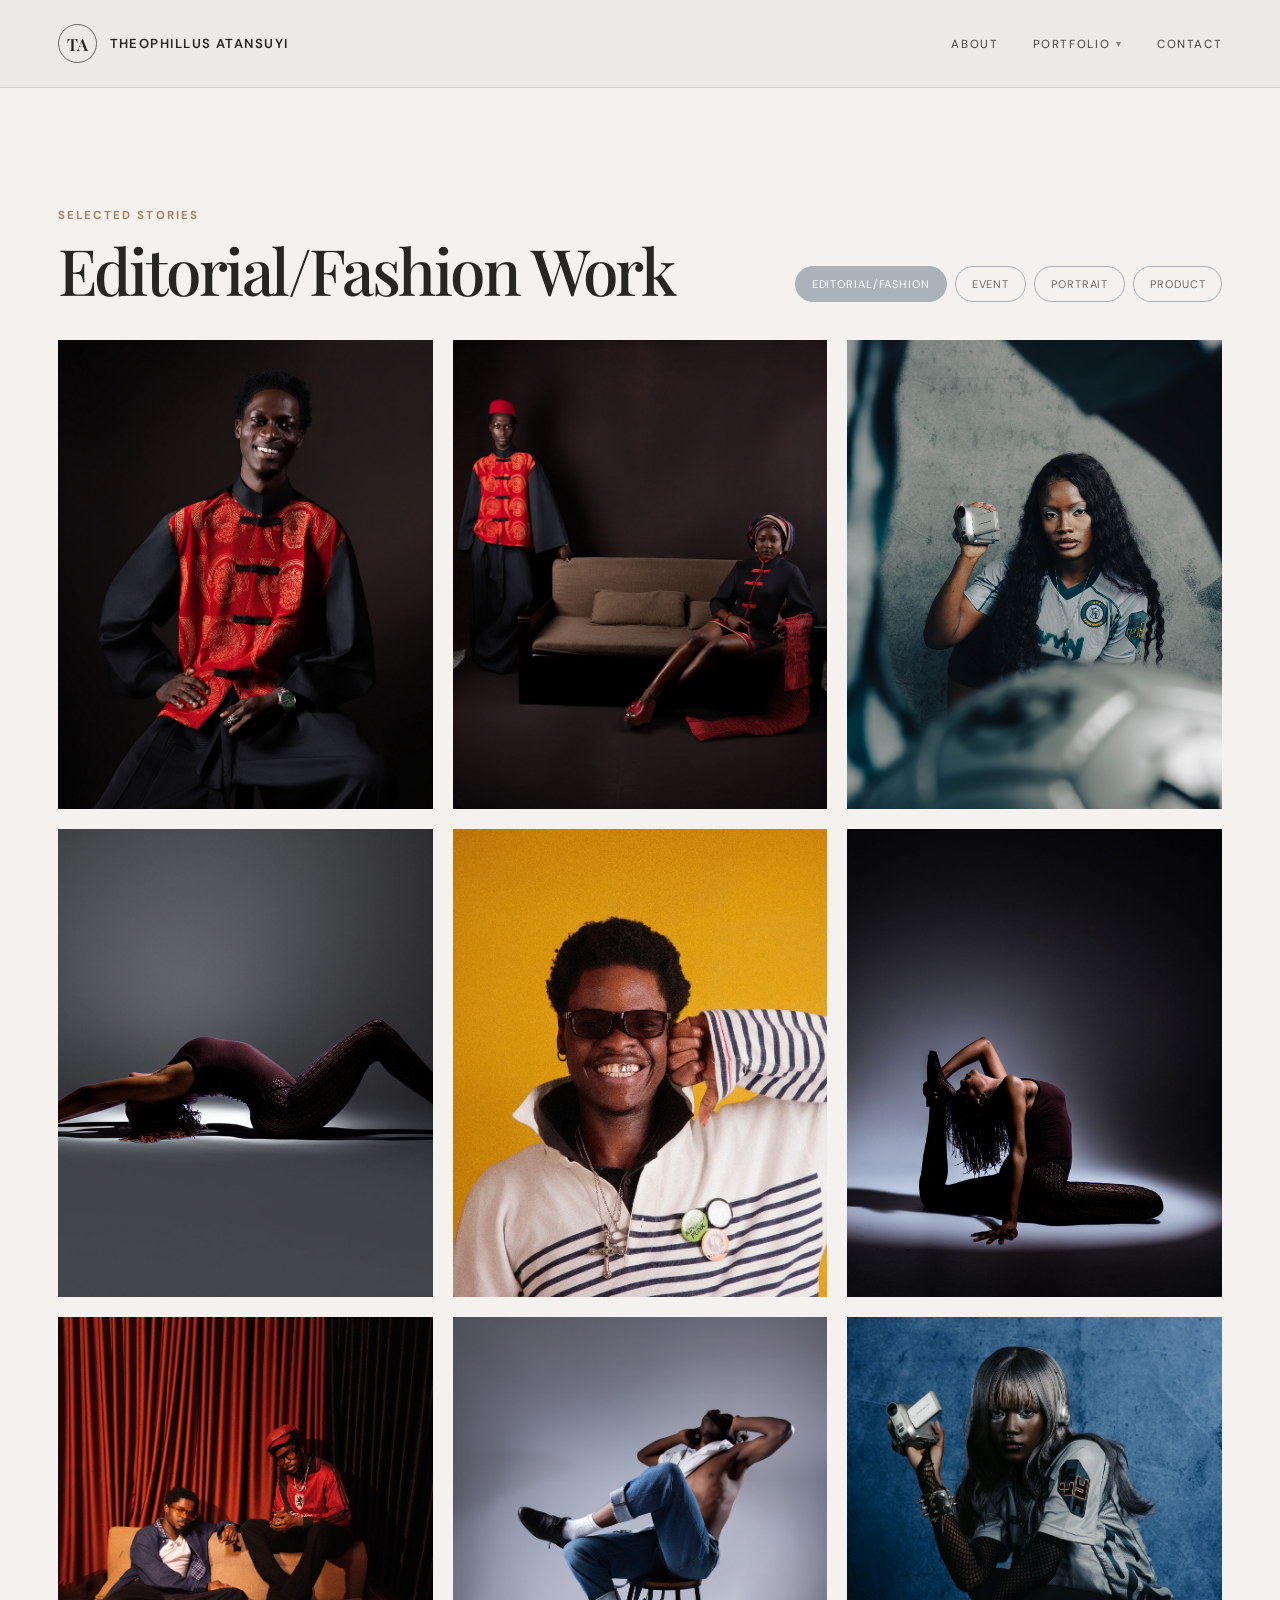
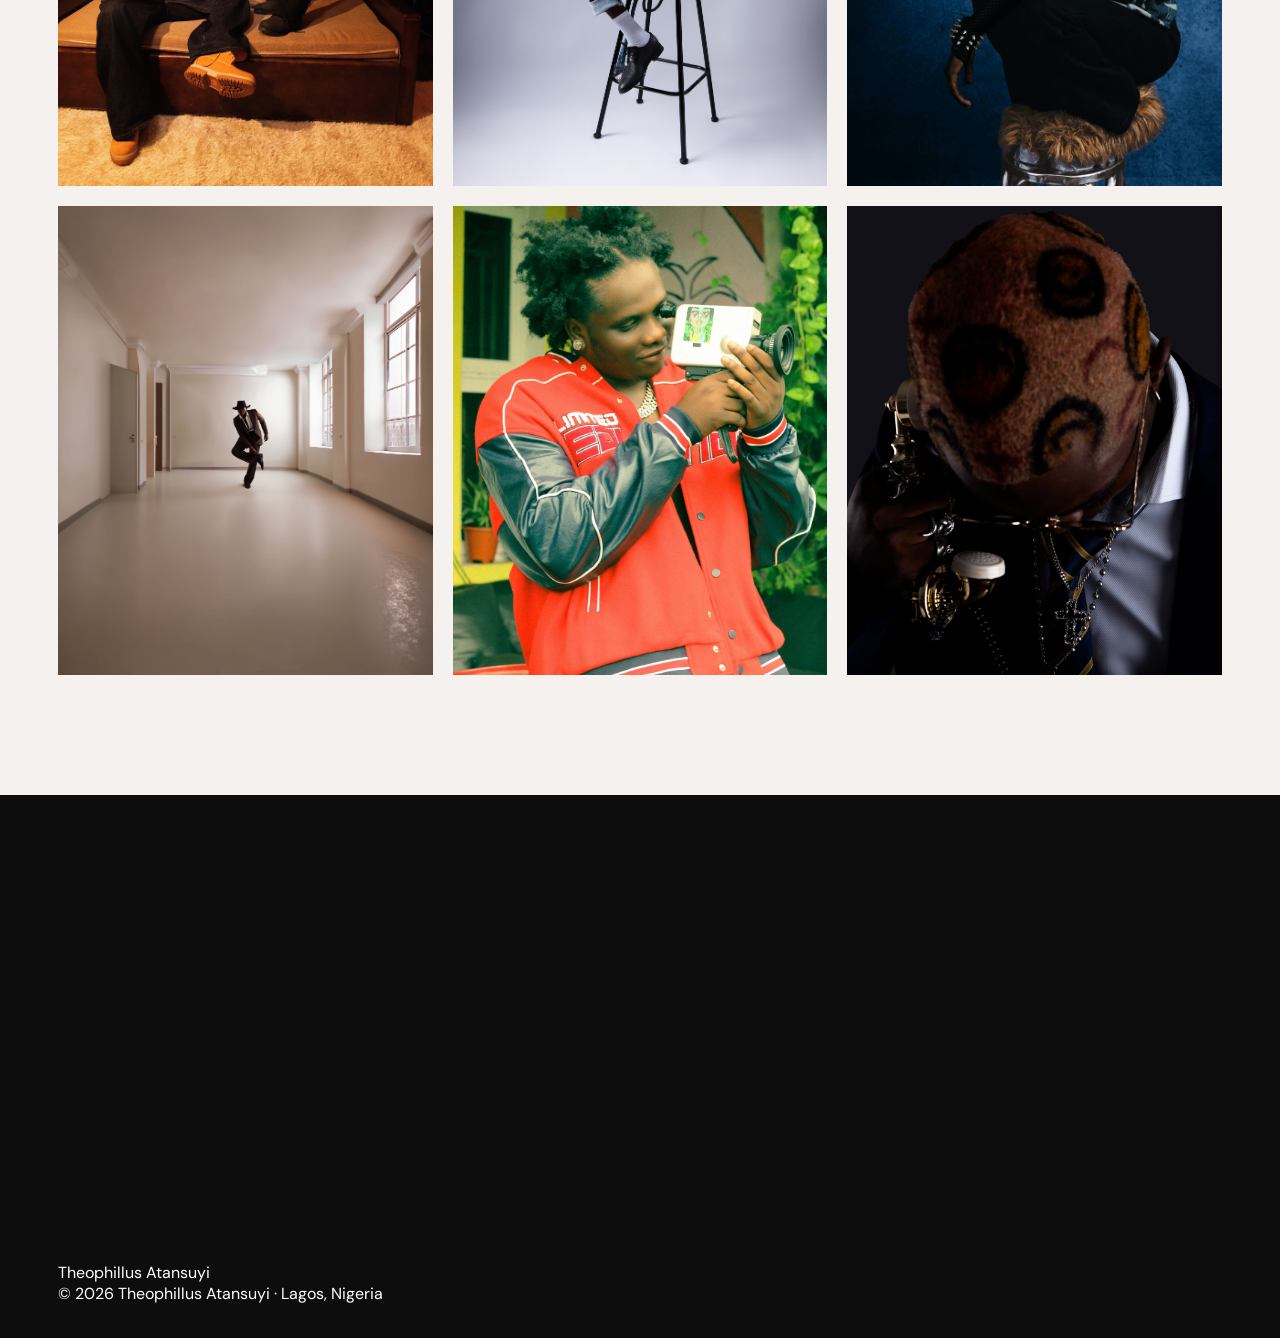
==== commit 3dad87d7: "added images" ====
--- a/editorial.html
+++ b/editorial.html
@@ -30,8 +30,8 @@
           Portfolio <span class="caret">▾</span>
         </a>
         <div class="nav-dropdown__menu">
-          <a href="editorial.html">Editorial</a>
-          <a href="fashion.html">Fashion</a>
+          <a href="editorial.html">Editorial/Fashion</a>
+          <a href="event.html">Event</a>
           <a href="portrait.html">Portrait</a>
           <a href="product.html">Product</a>
         </div>
@@ -48,11 +48,11 @@
         <div class="section-head">
           <div data-anim="left">
             <div class="eyebrow">Selected stories</div>
-            <h2>Editorial Work</h2>
+            <h2>Editorial/Fashion Work</h2>
           </div>
           <div class="filters" role="group" aria-label="Filter portfolio" data-anim="right" data-delay="0.15">
-            <a href="editorial.html" class="filter active">Editorial</a>
-            <a href="fashion.html" class="filter">Fashion</a>
+            <a href="editorial.html" class="filter active">Editorial/Fashion</a>
+            <a href="event.html" class="filter">Event</a>
             <a href="portrait.html" class="filter">Portrait</a>
             <a href="product.html" class="filter">Product</a>
           </div>
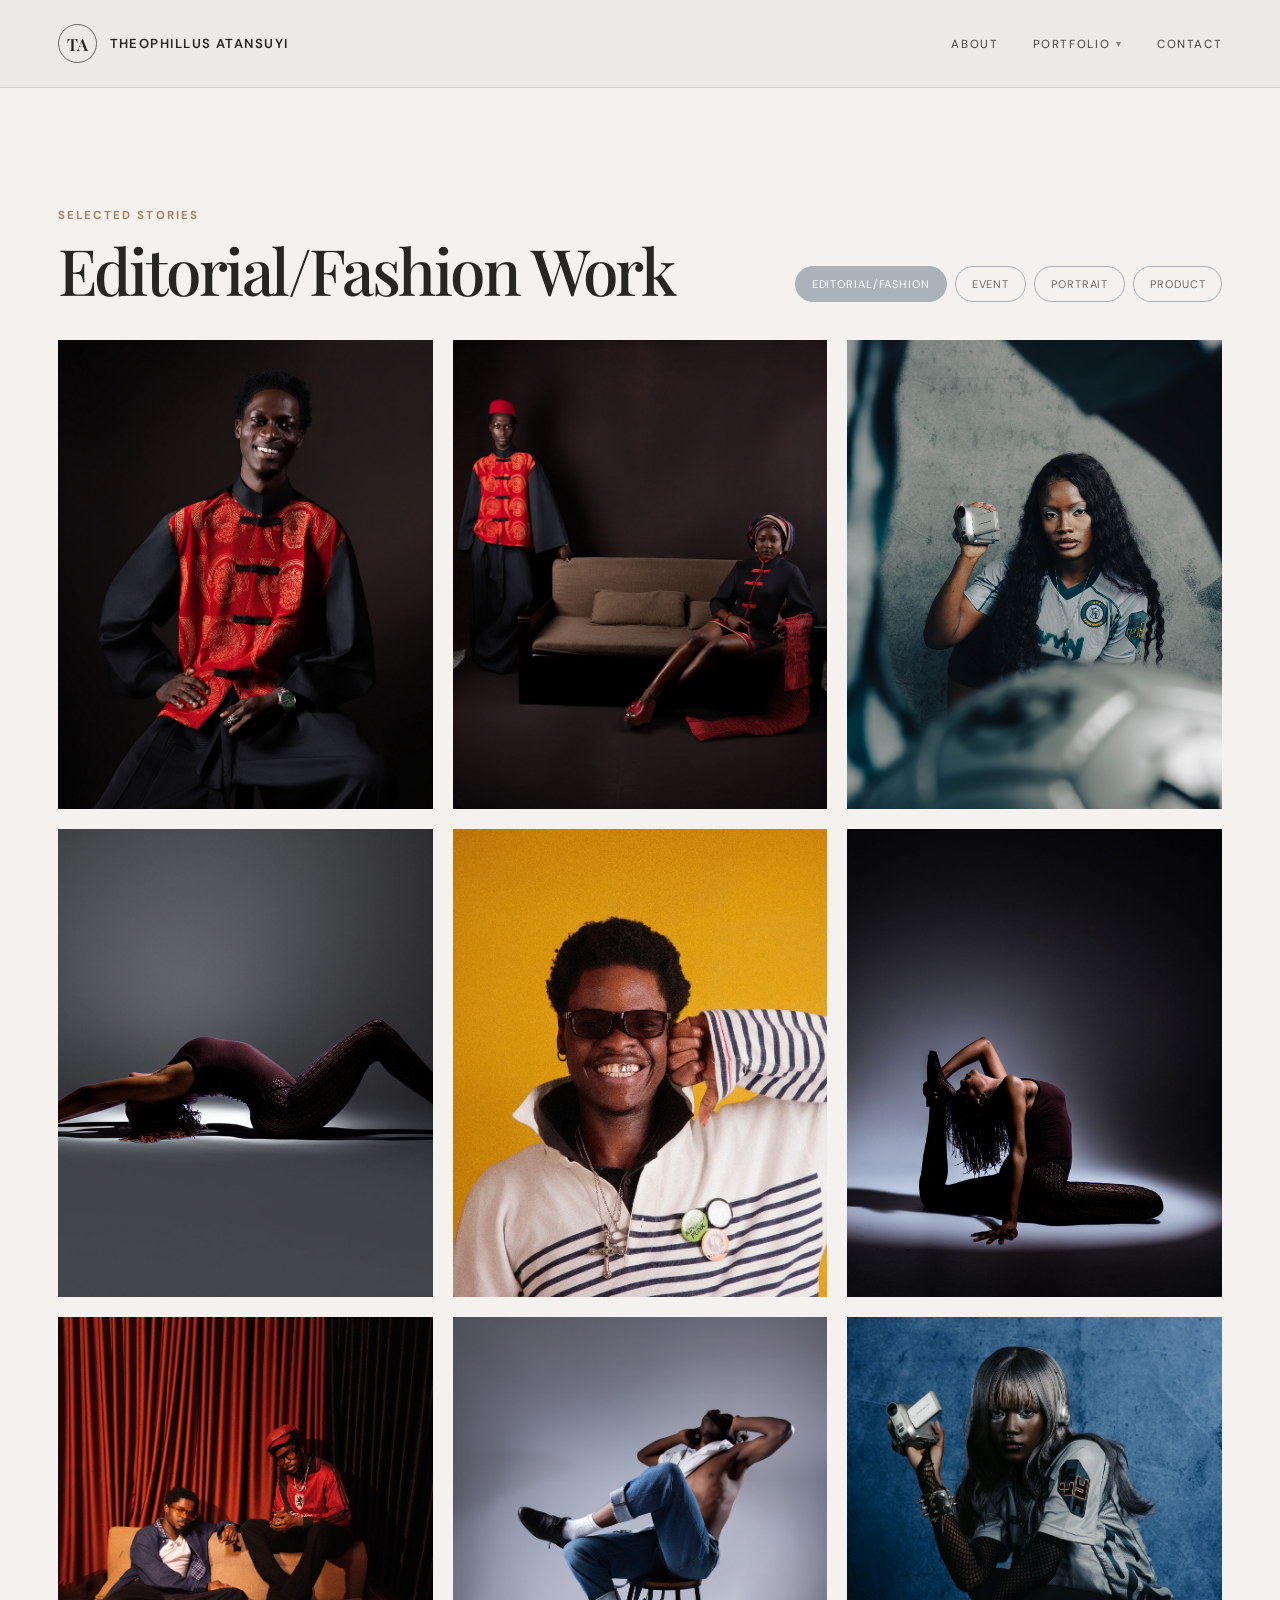
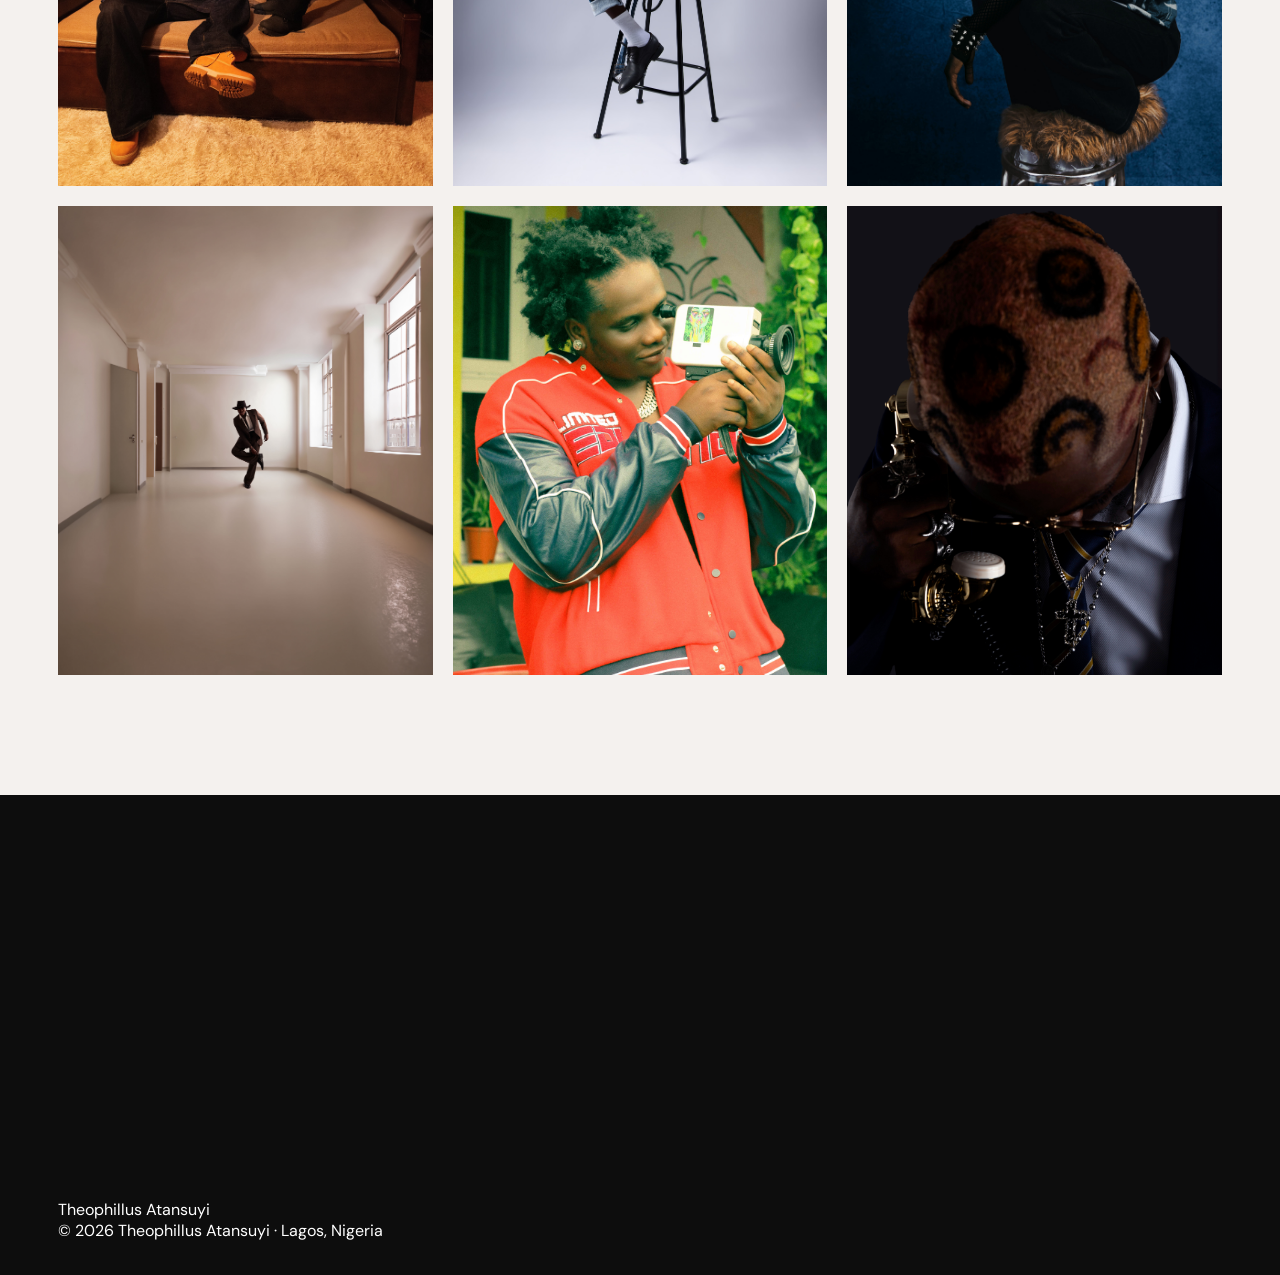
==== commit 67d468f6: "removed qr" ====
--- a/editorial.html
+++ b/editorial.html
@@ -91,10 +91,6 @@
               Email
             </a>
           </div>
-          <div class="qr-card">
-            <img src="https://api.qrserver.com/v1/create-qr-code/?size=240x240&margin=0&data=https%3A%2F%2Ftheoatansuyi.vercel.app" alt="Scan to visit my website" loading="lazy" width="120" height="120">
-            <div class="qr-card__copy"><strong>Scan to visit</strong><span>Opens my portfolio site</span></div>
-          </div>
         </div>
       </div>
       <div class="footer-bottom">
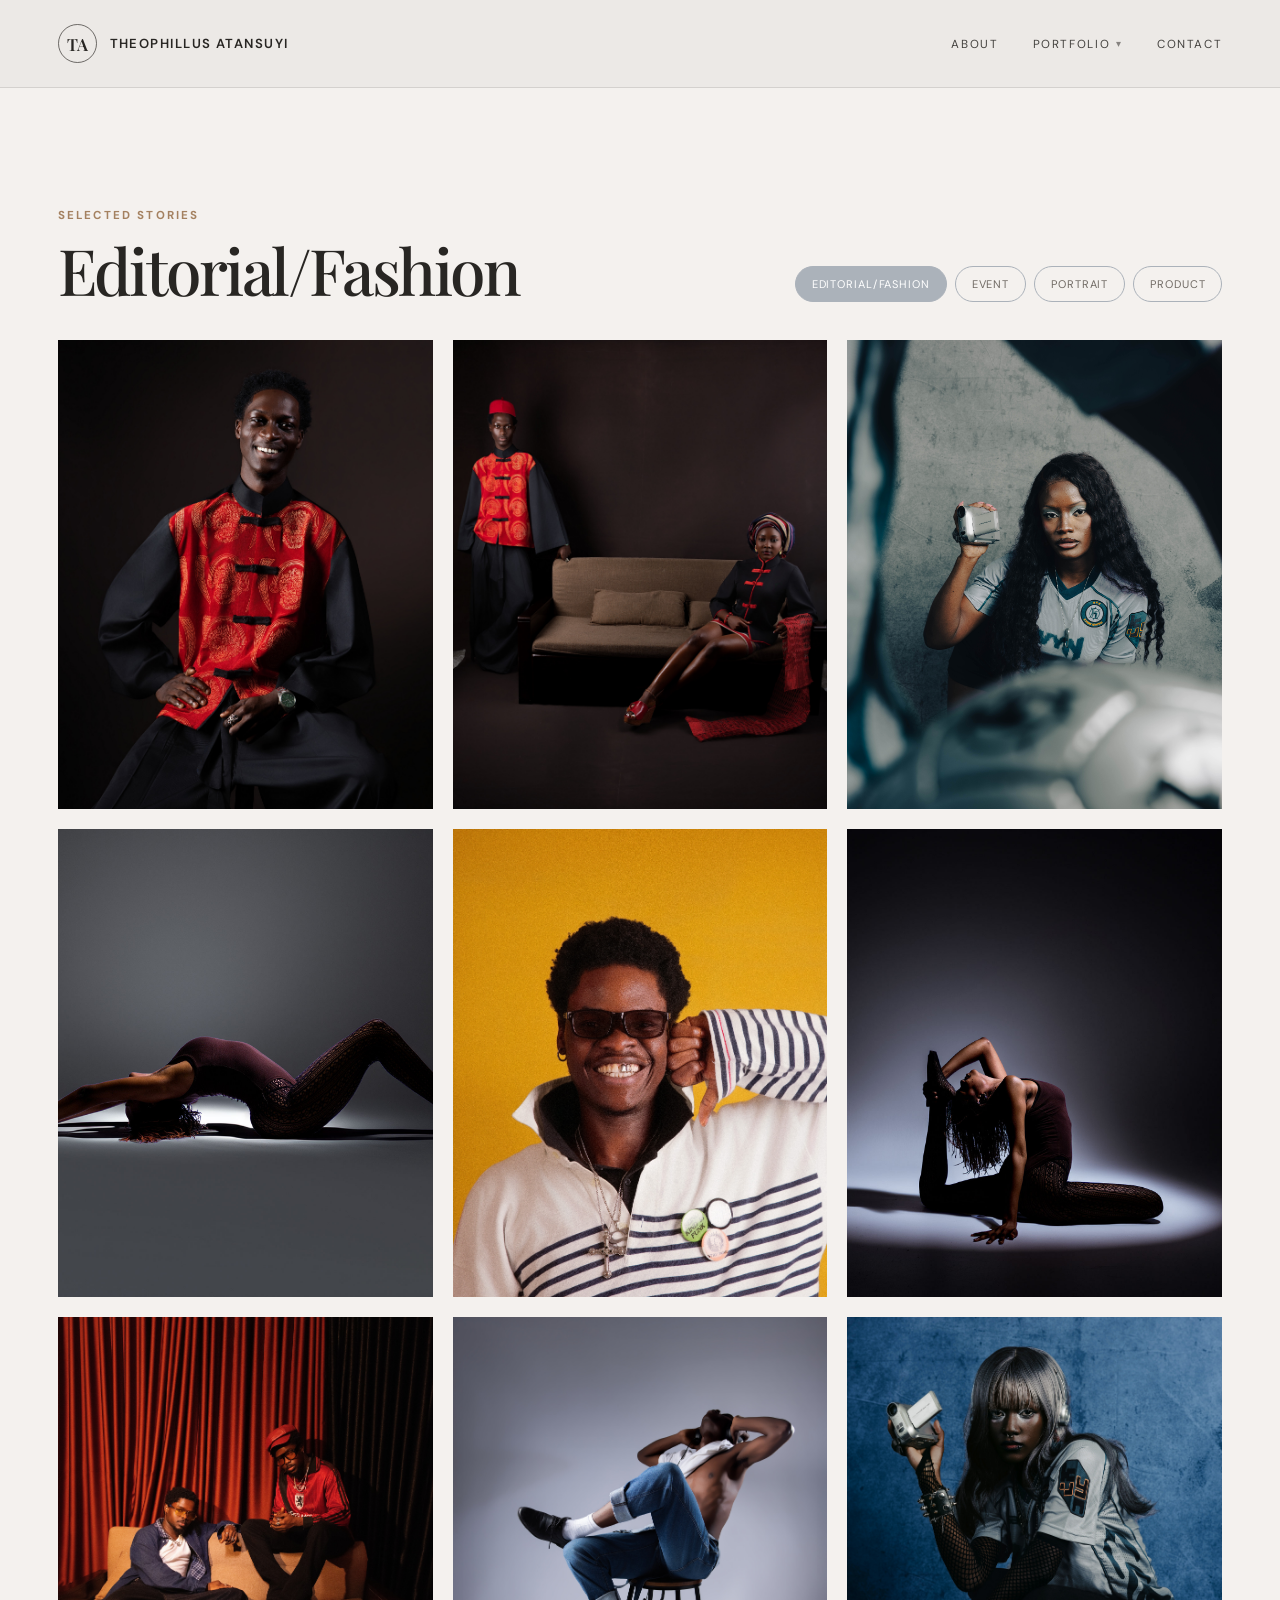
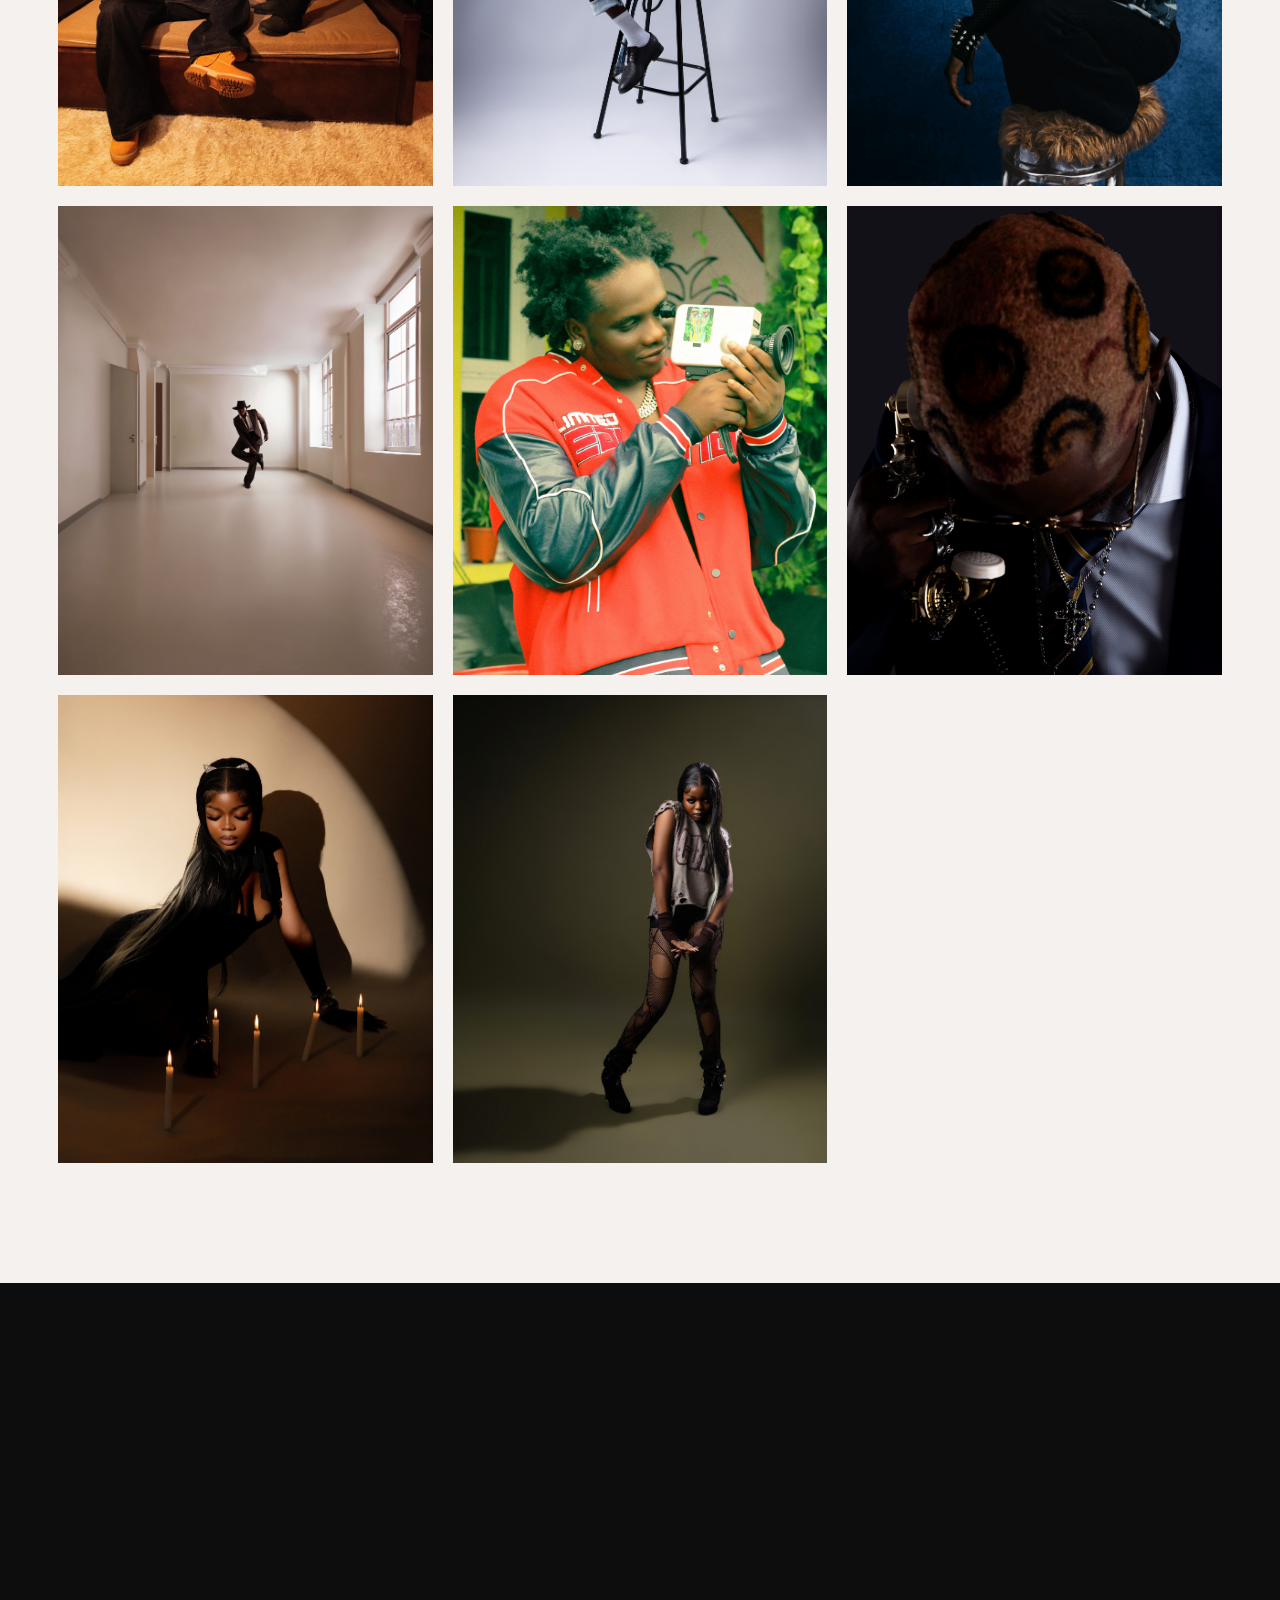
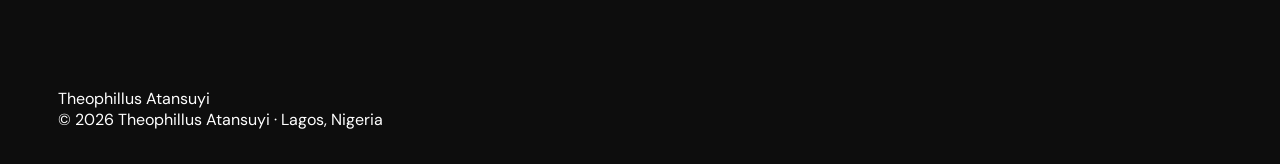
==== commit 502f3d2a: "added images" ====
--- a/editorial.html
+++ b/editorial.html
@@ -48,7 +48,7 @@
         <div class="section-head">
           <div data-anim="left">
             <div class="eyebrow">Selected stories</div>
-            <h2>Editorial/Fashion Work</h2>
+            <h2>Editorial/Fashion</h2>
           </div>
           <div class="filters" role="group" aria-label="Filter portfolio" data-anim="right" data-delay="0.15">
             <a href="editorial.html" class="filter active">Editorial/Fashion</a>
